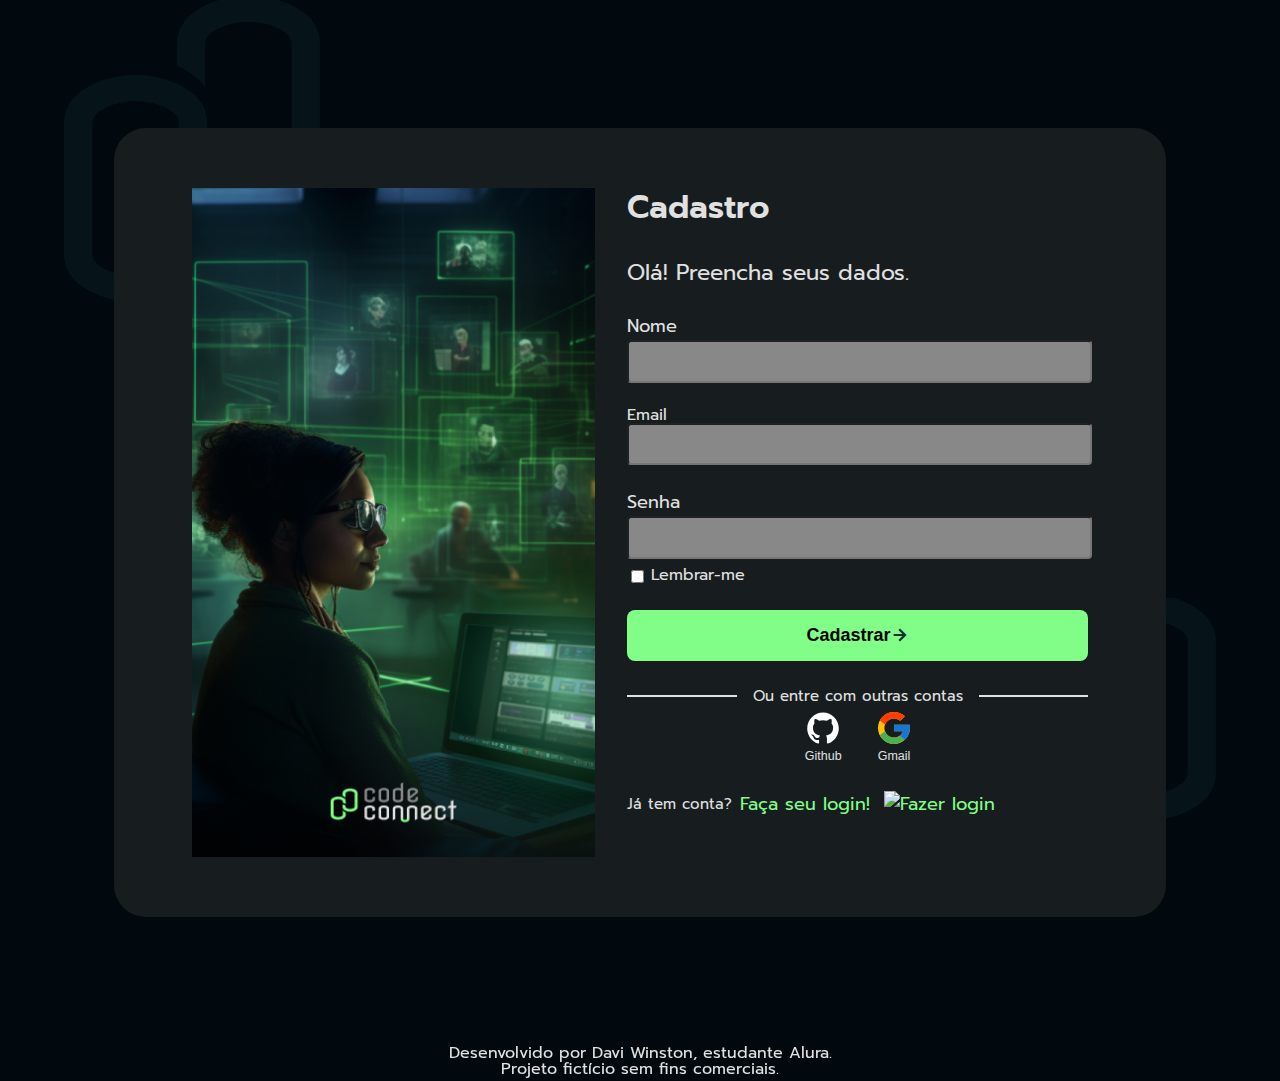
==== cadastro.html @ 59c873cf "Adição da página de cadastro com HTML, CSS e JavaScript" ====
<!DOCTYPE html>
<html lang="pt-br">

<head>
    <meta charset="UTF-8">
    <meta name="viewport" content="width=device-width, initial-scale=1.0">
    <link rel="preconnect" href="https://fonts.googleapis.com">
    <link rel="preconnect" href="https://fonts.gstatic.com" crossorigin>
    <link href="https://fonts.googleapis.com/css2?family=Prompt:ital,wght@0,100;0,200;0,300;0,400;0,500;0,600;0,700;0,800;0,900;1,100;1,200;1,300;1,400;1,500;1,600;1,700;1,800;1,900&display=swap" rel="stylesheet">
    <link href="https://fonts.googleapis.com/icon?family=Material+Icons" rel="stylesheet">
    <link rel="stylesheet" href="styles.css">
    <title>CodeConnect</title>
</head>
<body>
    <img src="/img/smbolo.png"class="simbolo__cima">
    <main class="container__principal">
        <img src="/img/imagemCadastro.png" alt="Imagem de uma programadora usuária do CodeConnect" class="imagem__cadastro">
        <img src="/img/imagemcadastro2.png" alt="Imagem de uma programadora usuária do CodeConnect" class="imagem__cadastro2">
        <section class="cadastro__container">
            <h1 class="cadastro__titulo">Cadastro</h1>
            <h2 class="cadastro__boas-vindas">Olá! Preencha seus dados.</h2>
            <form class="cadastro__preencher">
                <div class="campo__cadastro email__usuario">
                    <p class="usuario__texto">Nome</p>
                    <input id="inserirUsuario" class="criar__dados__usuario">
                </div>
                <div class="campo__cadastro email__usuario">
                    <p class="email__texto">Email</p>
                    <input id="inserirEmail" class="criar__dados__usuario">
                </div>
                <div class="campo__cadastro senha__usuario">
                    <p class="senha__texto">Senha</p>
                    <input id="CriarSenha" class="criar__dados__usuario" type="password">
                </div>
                <div class="acoes__cadastro">
                    <label for="lembrarSenha" class="lembrar">
                        <input type="checkbox" id="lembrarSenha"><p class="lembrar">Lembrar-me</p>
                    </label>
                </div>
                <button id="fazerCadastro" class="botao__cadastro"> Cadastrar <i class="material-icons" style="
                color: var(--verde-petroleo);
                font-size: 1.125rem;
                font-size: 1.125rem;
                font-weight: 600;
                line-height: 150%;">arrow_forward</i></button>
            </form>
            <div class="outras__contas__texto__container"> <hr> <p class="outras__contas__texto">Ou entre com outras contas</p> <hr> </div>
            <div class="outras__contas__container">
                <button class="conta"><img src="/img/contaGithub.svg" alt="Entrar pelo Github" class="conta__icone"><p class="conta__texto">Github</p></button>
                <button class="conta"><img src="/img/contaGoogle.svg" alt="Entrar na conta Google" class="conta__icone"><p class="conta__texto">Gmail</p></button>
            </div>
            <div class="entrar__na__conta__container">
                <span class="conta__booleano">Já tem conta?</span> <a href="http://127.0.0.1:3000/index.html" class="conta__link">Faça seu login!<img src="/img/login.svg" alt="Fazer login"></a>
            </div>
        </section>
    </main>
    <footer class="rodape">
        <span class="autor">
            <span class="rodape__texto">Desenvolvido por Davi Winston, estudante Alura.</span>
            <span class="rodape__texto">Projeto fictício sem fins comerciais.</span>
        </span>
    </footer>
    <img src="/img/smbolo.png"class="simbolo__baixo">
    <script src="cadastro.js"></script>
</body>

</html>
---- styles.css ----
@import url(/reset.css);

:root {
    --cor-destaque: #81FE88;
    --cor-destaque2: #BFFFC3;
    --verde-petroleo: #132E35;
    --grafite: #01080E;
    --cinza-escuro: #171D1F;
    --cinza: #3E3E3F;
    --cinza-medio: #888888;
    --cinza-claro: #BCBCBC;
    --offwhite: #E1E1E1;
    --cor-branca: #FFFFFF;
    --fonte-primaria: 'Prompt', sans-serif;
}

body {
    background: var(--grafite);
    width: 100%;
    height: 100vh;
    box-sizing: border-box;
    display: flex;
    flex-direction: column;
    justify-content: space-around;
    align-items: center;
    font-family: var(--fonte-primaria);
    color: var(--offwhite);
}
img {
    pointer-events: none;
    -webkit-user-drag: none;
    -webkit-user-select: none;
    user-select: none;
}

.container__principal {
    max-width: 62.25rem;
    display: flex;
    width: 50%;
    padding: 3.5rem 4.875rem;
    justify-content: space-around;
    align-items: center;
    border-radius: 2rem;
    background: var(--cinza-escuro);
    gap: 2rem;
    margin: 2.5% auto;
    opacity: 0;
    transform: translateY(20px);
    transition: opacity 2.5s ease, transform 3s ease;
}
.container__principal.aparecer{
    opacity: 1;
    transform: translateY(0);
}
.login__titulo, .login__boas-vindas, .cadastro__titulo, .cadastro__boas-vindas{
    font-family: var(--fonte-primaria);
}

.login__titulo, .cadastro__titulo {
    font-size: 2rem;
    font-weight: 600;
    line-height: 1.5;
}

.login__boas-vindas, .cadastro__boas-vindas {
    font-size: 1.375rem;
    font-weight: 400;
    line-height: 1.5;
}

.rodape, .autor {
    display: flex;
    flex-direction: column;
    text-align: center;
}
.imagem__login2,.imagem__cadastro2 {
    display: none;
    width: 45%;
}
.imagem__login, .imagem__cadastro {
    width: 45%;
}

.login__container, .cadastro__container {
    display: flex;
    flex-direction: column;
    align-self: stretch;
    width: 100%;
    gap: 2rem;
    padding: 0 2rem;
}

.login__preencher, .cadastro__preencher {
    display: flex;
    flex-direction: column;
    gap: 1.5rem;
}

.usuario__texto, .senha__texto {
    color: var(--offwhite);
    font-size: 1.125rem;
    line-height: 1.5;
}

.inserir__dados__usuario, .criar__dados__usuario {
    padding: 0.5rem 1.5em;
    width: calc(100% - 3em);
    border-radius: 0.25rem;
    background: var(--cinza-medio);
    color: var(--cinza-escuro);
    font-size: 0.9375rem;
    line-height: 1.5;
    transition: border 0.5s, color 0.5s;
}
.inserir__dados__usuario:hover, .inserir__dados__usuario:focus, .criar__dados__usuario:hover, .criar__dados__usuario:focus {
    border: 2px solid var(--cor-destaque);
}
.acoes__login, .acoes__cadastro {
    display: flex;
    justify-content: space-between;
    align-items: center;
    width: 100%;
    margin-top: -1em;
}

.lembrar {
    display: flex;
    gap: 0.25rem;
}

.botao__login, .botao__cadastro  {
    display: flex;
    justify-content: center;
    align-items: center;
    padding: 0.75rem 1rem;
    border-radius: 0.5rem;
    background: var(--cor-destaque);
    border: none;
    font-size: 1.125rem;
    font-weight: 600;
    line-height: 150%; 
    transition: background-color 0.5s, border 0.3s, color 0.3s;
}
.botao__login:hover, .botao__cadastro:hover {
    background-color: var(--cor-destaque2);
}
.botao__login:active, .botao__cadastro:active {
    background-color: transparent;
    border: 1px solid var(--cor-destaque2);
    color: var(--cor-destaque);
}
.esqueceu__senha {
    color: var(--offwhite);
    font-size: 0.9375rem;
    line-height: 1.5;
    text-decoration: underline;
}

.outras__contas__texto__container {
    display: flex;
    justify-content: space-between;
    align-items: center;
}
.outras__contas__texto {
    color: var(--offwhite);
    text-align: center;
    font-size: 0.9375rem;
    line-height: 1.5;
    white-space: nowrap;
    margin: 0 1rem;
}
.outras__contas__container {
    display: flex;
    justify-content: center;
    align-items: center;
    gap: 1.5em;
}

hr {
    border: none;
    border-top: 2px solid var(--offwhite);
    width: 100%;
}

.simbolo__cima, .simbolo__baixo {
    position: fixed;
    z-index: -1;
    width: 20%;
}
.outras__contas__container {
    margin-top: -1.25em;
}
.conta {
    border: none;
    border-radius: 100em;
    background-color: transparent;
}
.conta__icone {
    width: 32px;
    height: 32px;
    pointer-events: all;
    transition: transform 0.5s ease;

}
.conta__icone:hover {
    transform: scale(1.2);
}
.conta__texto {
    color: var(--offwhite);
    font-size: 0.78125rem;
    line-height: 150%;
}
.criar__conta__container {
    display: flex;
    flex-direction: column;
    align-items: center;
    gap: 0.5em;
}
.entrar__na__conta__container {
    display: flex;
    flex-direction: row;
    gap: 0.5em;
    align-items: center;
}
.conta__booleano {
    font-size: 0.9375rem;
    line-height: 150%;
}
.conta__link {
    color: var(--cor-destaque);
    display: flex;
    gap: 0.75em;
    justify-content: center;
    font-size: 1.125rem;
    line-height: 150%;
    text-decoration: none;
}
.simbolo__cima {
    left: 5%;
    top: 0;
}

.simbolo__baixo {
    bottom: 0;
    right: 5%;
}
@media (max-width: 1431px) {
    .login__container, .cadastro__container {
        gap: 1.5rem;
        padding: 0;
    }
    .container__principal{
        width: 70%;
        background: var(--cinza-escuro);
        gap: 2rem;
        margin: 10% auto;
    }
}
@media (max-width: 857px) {
    .container__principal {
        flex-direction: column;
    }
    .imagem__login, .imagem__cadastro{
        display: none;
    }
    .imagem__login2, .imagem__cadastro2 {
        display: block;
    }
    .simbolo__cima {
        left: 0%;
    }
    
    .simbolo__baixo {
        right: 0%;
    }
}
@media (max-width: 626px) {
    .container__principal {
        width: 70%;
        padding: 1.5rem 2rem;
    }
}
@media (max-width: 426px) {
    .container__principal {
        width: 80%;
        padding: 1.5rem 0.75rem;
    }
    .imagem__login, .imagem__cadastro {
        display: block;
    }
    .imagem__login2, .imagem__cadastro2 {
        display: none;
    }
    .entrar__na__conta__container {
        flex-direction: column;
    }
}
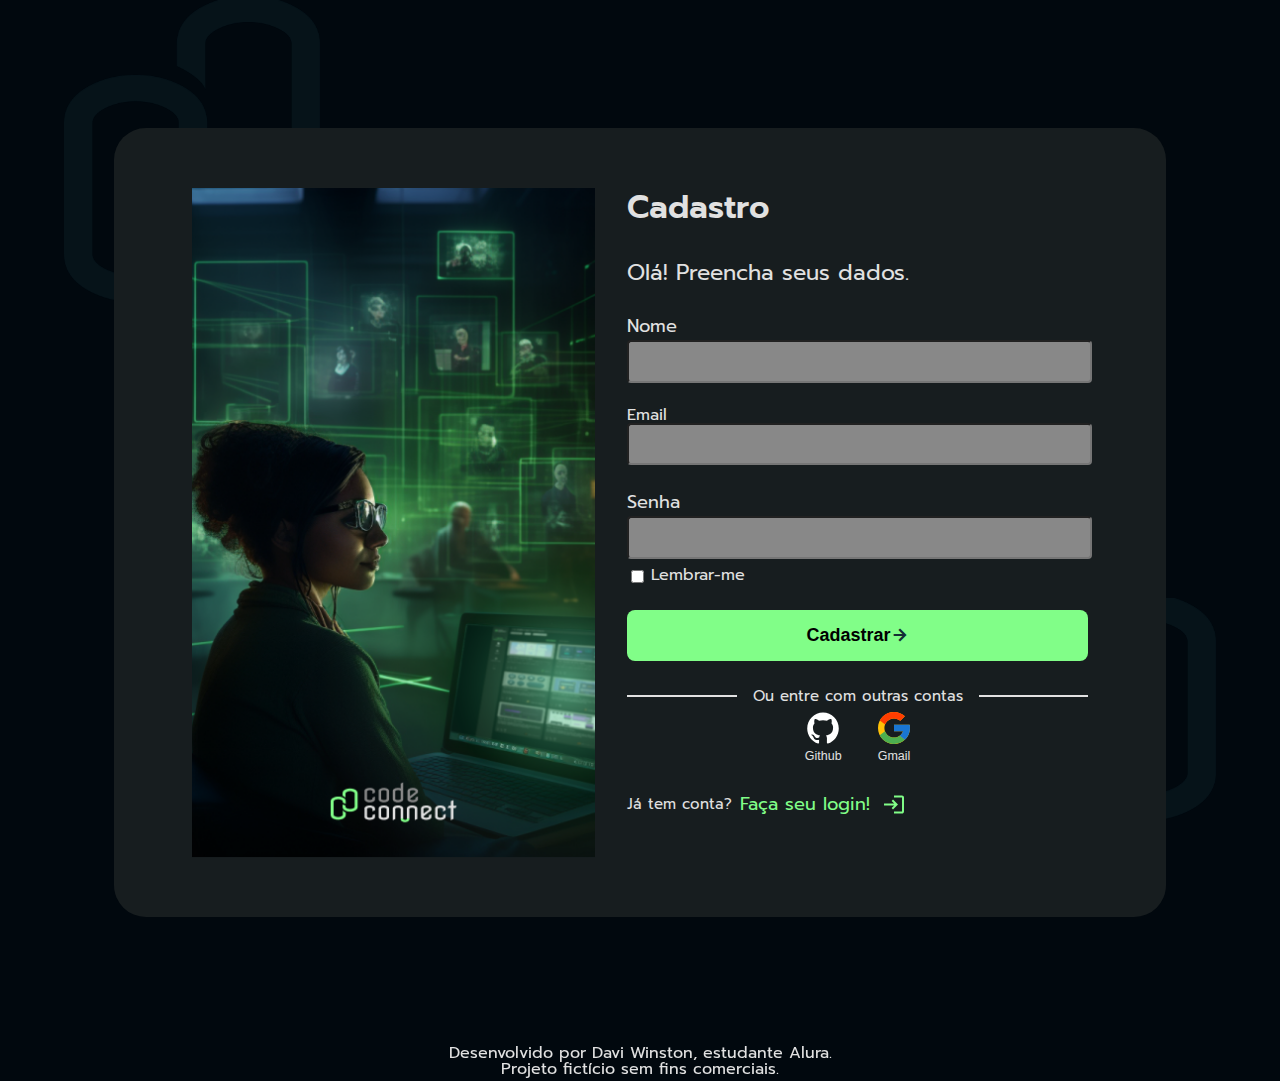
==== commit f20d5bce: "Divisão do projeto por pastas" ====
--- a/cadastro.html
+++ b/cadastro.html
@@ -8,7 +8,7 @@
     <link rel="preconnect" href="https://fonts.gstatic.com" crossorigin>
     <link href="https://fonts.googleapis.com/css2?family=Prompt:ital,wght@0,100;0,200;0,300;0,400;0,500;0,600;0,700;0,800;0,900;1,100;1,200;1,300;1,400;1,500;1,600;1,700;1,800;1,900&display=swap" rel="stylesheet">
     <link href="https://fonts.googleapis.com/icon?family=Material+Icons" rel="stylesheet">
-    <link rel="stylesheet" href="styles.css">
+    <link rel="stylesheet" href="/css/styles.css">
     <title>CodeConnect</title>
 </head>
 <body>
@@ -61,7 +61,7 @@
         </span>
     </footer>
     <img src="/img/smbolo.png"class="simbolo__baixo">
-    <script src="cadastro.js"></script>
+    <script src="/Javascript/cadastro.js"></script>
 </body>
 
 </html>--- a/css/styles.css
+++ b/css/styles.css
@@ -0,0 +1,297 @@
+@import url(/reset.css);
+
+:root {
+    --cor-destaque: #81FE88;
+    --cor-destaque2: #BFFFC3;
+    --verde-petroleo: #132E35;
+    --grafite: #01080E;
+    --cinza-escuro: #171D1F;
+    --cinza: #3E3E3F;
+    --cinza-medio: #888888;
+    --cinza-claro: #BCBCBC;
+    --offwhite: #E1E1E1;
+    --cor-branca: #FFFFFF;
+    --fonte-primaria: 'Prompt', sans-serif;
+}
+
+body {
+    background: var(--grafite);
+    width: 100%;
+    height: 100vh;
+    box-sizing: border-box;
+    display: flex;
+    flex-direction: column;
+    justify-content: space-around;
+    align-items: center;
+    font-family: var(--fonte-primaria);
+    color: var(--offwhite);
+}
+img {
+    pointer-events: none;
+    -webkit-user-drag: none;
+    -webkit-user-select: none;
+    user-select: none;
+}
+
+.container__principal {
+    max-width: 62.25rem;
+    display: flex;
+    width: 50%;
+    padding: 3.5rem 4.875rem;
+    justify-content: space-around;
+    align-items: center;
+    border-radius: 2rem;
+    background: var(--cinza-escuro);
+    gap: 2rem;
+    margin: 2.5% auto;
+    opacity: 0;
+    transform: translateY(20px);
+    transition: opacity 2.5s ease, transform 3s ease;
+}
+.container__principal.aparecer{
+    opacity: 1;
+    transform: translateY(0);
+}
+.login__titulo, .login__boas-vindas, .cadastro__titulo, .cadastro__boas-vindas{
+    font-family: var(--fonte-primaria);
+}
+
+.login__titulo, .cadastro__titulo {
+    font-size: 2rem;
+    font-weight: 600;
+    line-height: 1.5;
+}
+
+.login__boas-vindas, .cadastro__boas-vindas {
+    font-size: 1.375rem;
+    font-weight: 400;
+    line-height: 1.5;
+}
+
+.rodape, .autor {
+    display: flex;
+    flex-direction: column;
+    text-align: center;
+}
+.imagem__login2,.imagem__cadastro2 {
+    display: none;
+    width: 45%;
+}
+.imagem__login, .imagem__cadastro {
+    width: 45%;
+}
+
+.login__container, .cadastro__container {
+    display: flex;
+    flex-direction: column;
+    align-self: stretch;
+    width: 100%;
+    gap: 2rem;
+    padding: 0 2rem;
+}
+
+.login__preencher, .cadastro__preencher {
+    display: flex;
+    flex-direction: column;
+    gap: 1.5rem;
+}
+
+.usuario__texto, .senha__texto {
+    color: var(--offwhite);
+    font-size: 1.125rem;
+    line-height: 1.5;
+}
+
+.inserir__dados__usuario, .criar__dados__usuario {
+    padding: 0.5rem 1.5em;
+    width: calc(100% - 3em);
+    border-radius: 0.25rem;
+    background: var(--cinza-medio);
+    color: var(--cinza-escuro);
+    font-size: 0.9375rem;
+    line-height: 1.5;
+    transition: border 0.5s, color 0.5s;
+}
+.inserir__dados__usuario:hover, .inserir__dados__usuario:focus, .criar__dados__usuario:hover, .criar__dados__usuario:focus {
+    border: 2px solid var(--cor-destaque);
+}
+.acoes__login, .acoes__cadastro {
+    display: flex;
+    justify-content: space-between;
+    align-items: center;
+    width: 100%;
+    margin-top: -1em;
+}
+
+.lembrar {
+    display: flex;
+    gap: 0.25rem;
+}
+
+.botao__login, .botao__cadastro  {
+    display: flex;
+    justify-content: center;
+    align-items: center;
+    padding: 0.75rem 1rem;
+    border-radius: 0.5rem;
+    background: var(--cor-destaque);
+    border: none;
+    font-size: 1.125rem;
+    font-weight: 600;
+    line-height: 150%; 
+    transition: background-color 0.5s, border 0.3s, color 0.3s;
+}
+.botao__login:hover, .botao__cadastro:hover {
+    background-color: var(--cor-destaque2);
+}
+.botao__login:active, .botao__cadastro:active {
+    background-color: transparent;
+    border: 1px solid var(--cor-destaque2);
+    color: var(--cor-destaque);
+}
+.esqueceu__senha {
+    color: var(--offwhite);
+    font-size: 0.9375rem;
+    line-height: 1.5;
+    text-decoration: underline;
+}
+
+.outras__contas__texto__container {
+    display: flex;
+    justify-content: space-between;
+    align-items: center;
+}
+.outras__contas__texto {
+    color: var(--offwhite);
+    text-align: center;
+    font-size: 0.9375rem;
+    line-height: 1.5;
+    white-space: nowrap;
+    margin: 0 1rem;
+}
+.outras__contas__container {
+    display: flex;
+    justify-content: center;
+    align-items: center;
+    gap: 1.5em;
+}
+
+hr {
+    border: none;
+    border-top: 2px solid var(--offwhite);
+    width: 100%;
+}
+
+.simbolo__cima, .simbolo__baixo {
+    position: fixed;
+    z-index: -1;
+    width: 20%;
+}
+.outras__contas__container {
+    margin-top: -1.25em;
+}
+.conta {
+    border: none;
+    border-radius: 100em;
+    background-color: transparent;
+}
+.conta__icone {
+    width: 32px;
+    height: 32px;
+    pointer-events: all;
+    transition: transform 0.5s ease;
+
+}
+.conta__icone:hover {
+    transform: scale(1.2);
+}
+.conta__texto {
+    color: var(--offwhite);
+    font-size: 0.78125rem;
+    line-height: 150%;
+}
+.criar__conta__container {
+    display: flex;
+    flex-direction: column;
+    align-items: center;
+    gap: 0.5em;
+}
+.entrar__na__conta__container {
+    display: flex;
+    flex-direction: row;
+    gap: 0.5em;
+    align-items: center;
+}
+.conta__booleano {
+    font-size: 0.9375rem;
+    line-height: 150%;
+}
+.conta__link {
+    color: var(--cor-destaque);
+    display: flex;
+    gap: 0.75em;
+    justify-content: center;
+    font-size: 1.125rem;
+    line-height: 150%;
+    text-decoration: none;
+}
+.simbolo__cima {
+    left: 5%;
+    top: 0;
+}
+
+.simbolo__baixo {
+    bottom: 0;
+    right: 5%;
+}
+@media (max-width: 1431px) {
+    .login__container, .cadastro__container {
+        gap: 1.5rem;
+        padding: 0;
+    }
+    .container__principal{
+        width: 70%;
+        background: var(--cinza-escuro);
+        gap: 2rem;
+        margin: 10% auto;
+    }
+}
+@media (max-width: 857px) {
+    .container__principal {
+        flex-direction: column;
+    }
+    .imagem__login, .imagem__cadastro{
+        display: none;
+    }
+    .imagem__login2, .imagem__cadastro2 {
+        display: block;
+    }
+    .simbolo__cima {
+        left: 0%;
+    }
+    
+    .simbolo__baixo {
+        right: 0%;
+    }
+}
+@media (max-width: 626px) {
+    .container__principal {
+        width: 70%;
+        padding: 1.5rem 2rem;
+    }
+}
+@media (max-width: 426px) {
+    .container__principal {
+        width: 80%;
+        padding: 1.5rem 0.75rem;
+    }
+    .imagem__login, .imagem__cadastro {
+        display: block;
+    }
+    .imagem__login2, .imagem__cadastro2 {
+        display: none;
+    }
+    .entrar__na__conta__container {
+        flex-direction: column;
+    }
+}
